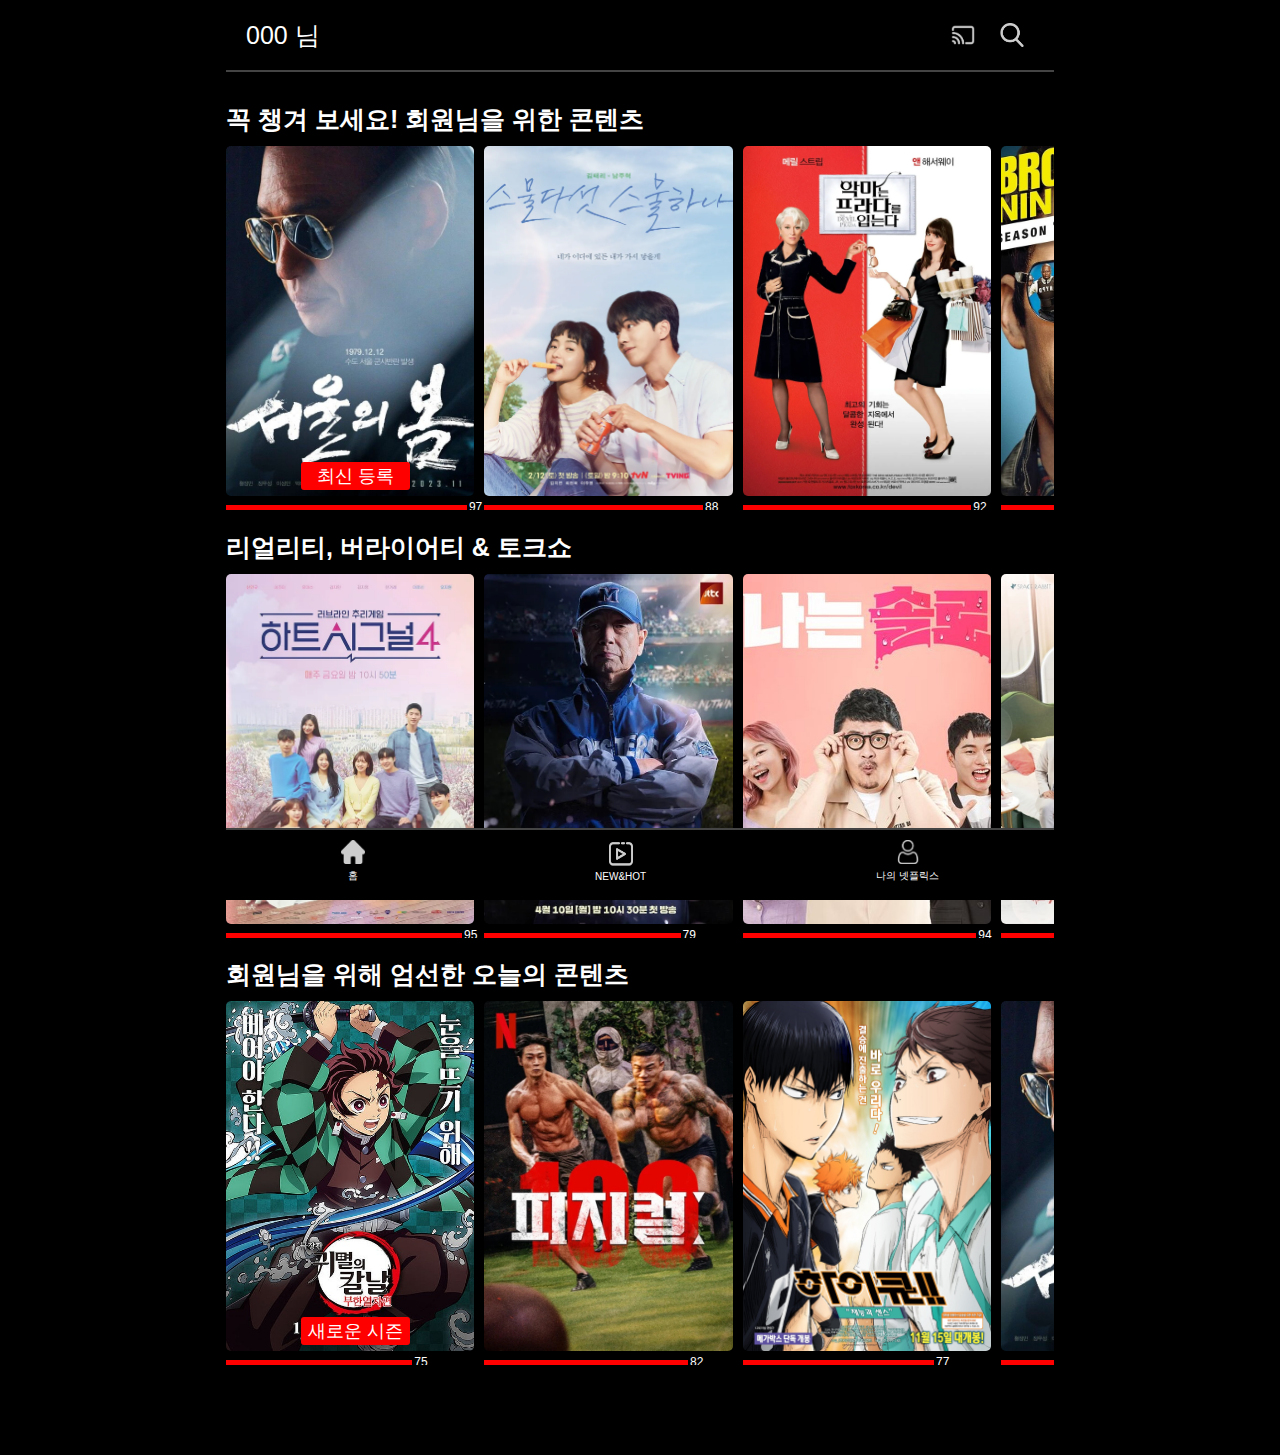
==== main.html @ 9b017157 "initial commit" ====
<!DOCTYPE html>
<html lang="ko">
  <head>
    <meta charset="UTF-8" />
    <meta name="viewport" content="width=device-width, initial-scale=1.0" />
    <title>HCI 메인 페이지</title>
    <link rel="stylesheet" href="styles/main.css" />
  </head>
  <body>
    <div class="container">
      <header>
        <div class="header-content">
          <span class="user-name">000 님</span>
          <div class="header-icons">
            <img src="img/connect.png" alt="Search" class="icon" />
            <img src="img/search.png" alt="User" class="icon" />
          </div>
        </div>
      </header>
      <main>
        <section class="section">
          <h2>꼭 챙겨 보세요! 회원님을 위한 콘텐츠</h2>
          <div class="content-row">
            <div class="content-item" onclick="location.href='./index.html';">
              <img src="img/main_img1.jpg" alt="Content 1" />
              <span class="badge">최신 등록</span>
              <div class="rating-bar" data-rating="97" style="width: 97%"></div>
            </div>
            <div class="content-item">
              <img src="img/main_img2.jpg" alt="Content 2" />
              <div class="rating-bar" data-rating="88" style="width: 88%"></div>
            </div>
            <div class="content-item">
              <img src="img/main_img3.jpg" alt="Content 3" />
              <div class="rating-bar" data-rating="92" style="width: 92%"></div>
            </div>
            <div class="content-item">
              <img src="img/main_img4.jpg" alt="Content 4" />
              <div class="rating-bar" data-rating="90" style="width: 90%"></div>
            </div>
            <div class="content-item">
              <img src="img/main_img13.jpg" alt="Content 13" />
              <div class="rating-bar" data-rating="98" style="width: 98%"></div>
            </div>
          </div>
        </section>
        <section class="section">
          <h2>리얼리티, 버라이어티 & 토크쇼</h2>
          <div class="content-row">
            <div class="content-item">
              <img src="img/main_img5.jpg" alt="Content 5" />
              <div class="rating-bar" data-rating="95" style="width: 95%"></div>
            </div>
            <div class="content-item">
              <img src="img/main_img6.jpg" alt="Content 6" />
              <div class="rating-bar" data-rating="79" style="width: 79%"></div>
            </div>
            <div class="content-item">
              <img src="img/main_img7.jpg" alt="Content 7" />
              <div class="rating-bar" data-rating="94" style="width: 94%"></div>
            </div>
            <div class="content-item">
              <img src="img/main_img8.jpg" alt="Content 8" />
              <div class="rating-bar" data-rating="93" style="width: 93%"></div>
            </div>
            <div class="content-item">
              <img src="img/main_img14.jpg" alt="Content 14" />
              <div class="rating-bar" data-rating="91" style="width: 91%"></div>
            </div>
          </div>
        </section>
        <section class="section">
          <h2>회원님을 위해 엄선한 오늘의 콘텐츠</h2>
          <div class="content-row">
            <div class="content-item">
              <img src="img/main_img9.jpg" alt="Content 9" />
              <span class="badge">새로운 시즌</span>
              <div class="rating-bar" data-rating="75" style="width: 75%"></div>
            </div>
            <div class="content-item">
              <img src="img/main_img10.jpg" alt="Content 10" />
              <div class="rating-bar" data-rating="82" style="width: 82%"></div>
            </div>
            <div class="content-item">
              <img src="img/main_img11.jpg" alt="Content 11" />
              <div class="rating-bar" data-rating="77" style="width: 77%"></div>
            </div>
            <div class="content-item">
              <img src="img/main_img12.jpg" alt="Content 12" />
              <span class="badge">최신 등록</span>
              <div class="rating-bar" data-rating="97" style="width: 97%"></div>
            </div>
            <div class="content-item">
              <img src="img/main_img15.jpg" alt="Content 15" />
              <div class="rating-bar" data-rating="97" style="width: 97%"></div>
            </div>
          </div>
        </section>
      </main>
      <footer>
        <div class="footer-content">
          <nav>
            <a>
              <img src="img/home.png" alt="Home" class="icon" />
              <span>홈</span>
            </a>
            <a>
              <img src="img/play.png" alt="New & Hot" class="icon" />
              <span>NEW&HOT</span>
            </a>
            <a>
              <img src="img/user.png" alt="My List" class="icon" />
              <span>나의 넷플릭스</span>
            </a>
          </nav>
        </div>
      </footer>
    </div>
  </body>
</html>
---- styles/main.css ----
body {
  margin: 0;
  font-family: Arial, sans-serif;
  background-color: #000;
  color: #fff;
}

.container {
  max-width: 828px;
  margin: 0 auto;
  padding-bottom: 60px;
}

header {
  display: flex;
  justify-content: space-between;
  align-items: center;
  padding: 10px 0;
  border-bottom: 2px solid #444;
  height: 50px;
}

.header-content {
  display: flex;
  justify-content: space-between;
  align-items: center;
  width: 100%;
}

.user-name {
  margin-left: 20px;
  font-size: 25px;
}

.header-icons {
  display: flex;
  gap: 25px;
  margin-right: 30px;
}

.icon {
  width: 24px;
  height: 24px;
  fill: #fff;
}

main {
  padding: 10px 0;
}

.section {
  margin-bottom: 20px;
}

.section h2 {
  font-size: 25px;
  margin-bottom: 10px;
}

.content-row {
  display: flex;
  gap: 10px;
  overflow-x: auto;
  scrollbar-width: none;
  flex-wrap: nowrap;
}

.content-item {
  position: relative;
  flex: 0 0 30%;
  cursor: pointer;
}

.content-item img {
  width: 100%;
  border-radius: 5px;
  height: 350px;
}

.badge {
  position: absolute;
  bottom: 20px;
  left: 30%;
  background-color: red;
  padding: 2px 5px;
  font-size: 18px;
  width: 40%;
  border-radius: 3px;
  text-align: center;
}

.rating-bar {
  position: relative;
  background-color: red;
  height: 5px;
  margin-top: 5px;
}

.rating-bar::after {
  content: attr(data-rating);
  position: absolute;
  left: 100%;
  top: -5px;
  margin-left: 2px;
  font-size: 12px;
  color: #fff;
}

footer {
  display: flex;
  justify-content: center;
  align-items: center;
}

.footer-content {
  width: 828px;
  position: fixed;
  bottom: 0;
  background-color: #000;
  color: #fff;
  border-top: 2px solid #444;
  height: 50px;
  padding: 10px 0;
  left: 50%;
  transform: translateX(-50%);
}

footer nav {
  display: flex;
  justify-content: space-around;
  width: 100%;
}

footer a {
  text-decoration: none;
  font-size: 16px;
  display: flex;
  flex-direction: column;
  justify-content: center;
  align-items: center;
}

footer a span {
  margin-top: 5px;
  font-size: 10px;
  margin-bottom: 10px;
}

footer .icon {
  width: 24px;
  height: 24px;
}
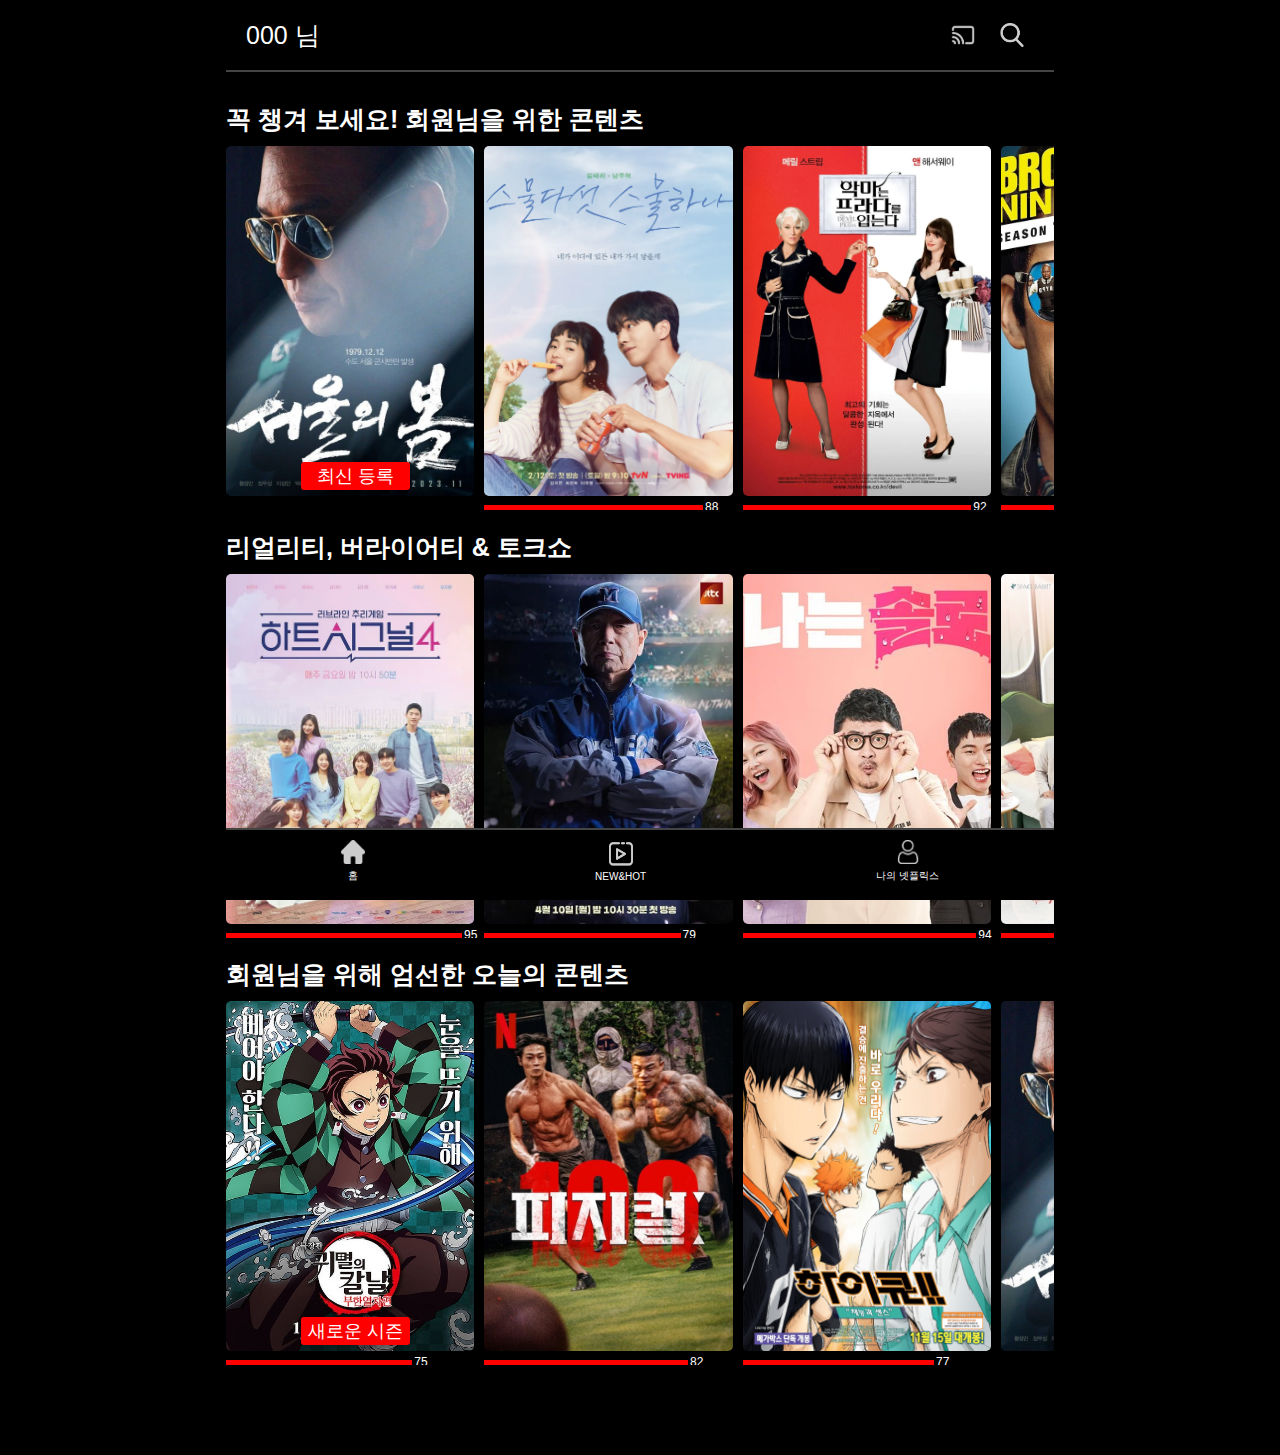
==== commit a911c26f: "main revised" ====
--- a/main.html
+++ b/main.html
@@ -1,120 +1,118 @@
-<!DOCTYPE html>
-<html lang="ko">
-  <head>
-    <meta charset="UTF-8" />
-    <meta name="viewport" content="width=device-width, initial-scale=1.0" />
-    <title>HCI 메인 페이지</title>
-    <link rel="stylesheet" href="styles/main.css" />
-  </head>
-  <body>
-    <div class="container">
-      <header>
-        <div class="header-content">
-          <span class="user-name">000 님</span>
-          <div class="header-icons">
-            <img src="img/connect.png" alt="Search" class="icon" />
-            <img src="img/search.png" alt="User" class="icon" />
-          </div>
-        </div>
-      </header>
-      <main>
-        <section class="section">
-          <h2>꼭 챙겨 보세요! 회원님을 위한 콘텐츠</h2>
-          <div class="content-row">
-            <div class="content-item" onclick="location.href='./index.html';">
-              <img src="img/main_img1.jpg" alt="Content 1" />
-              <span class="badge">최신 등록</span>
-              <div class="rating-bar" data-rating="97" style="width: 97%"></div>
-            </div>
-            <div class="content-item">
-              <img src="img/main_img2.jpg" alt="Content 2" />
-              <div class="rating-bar" data-rating="88" style="width: 88%"></div>
-            </div>
-            <div class="content-item">
-              <img src="img/main_img3.jpg" alt="Content 3" />
-              <div class="rating-bar" data-rating="92" style="width: 92%"></div>
-            </div>
-            <div class="content-item">
-              <img src="img/main_img4.jpg" alt="Content 4" />
-              <div class="rating-bar" data-rating="90" style="width: 90%"></div>
-            </div>
-            <div class="content-item">
-              <img src="img/main_img13.jpg" alt="Content 13" />
-              <div class="rating-bar" data-rating="98" style="width: 98%"></div>
-            </div>
-          </div>
-        </section>
-        <section class="section">
-          <h2>리얼리티, 버라이어티 & 토크쇼</h2>
-          <div class="content-row">
-            <div class="content-item">
-              <img src="img/main_img5.jpg" alt="Content 5" />
-              <div class="rating-bar" data-rating="95" style="width: 95%"></div>
-            </div>
-            <div class="content-item">
-              <img src="img/main_img6.jpg" alt="Content 6" />
-              <div class="rating-bar" data-rating="79" style="width: 79%"></div>
-            </div>
-            <div class="content-item">
-              <img src="img/main_img7.jpg" alt="Content 7" />
-              <div class="rating-bar" data-rating="94" style="width: 94%"></div>
-            </div>
-            <div class="content-item">
-              <img src="img/main_img8.jpg" alt="Content 8" />
-              <div class="rating-bar" data-rating="93" style="width: 93%"></div>
-            </div>
-            <div class="content-item">
-              <img src="img/main_img14.jpg" alt="Content 14" />
-              <div class="rating-bar" data-rating="91" style="width: 91%"></div>
-            </div>
-          </div>
-        </section>
-        <section class="section">
-          <h2>회원님을 위해 엄선한 오늘의 콘텐츠</h2>
-          <div class="content-row">
-            <div class="content-item">
-              <img src="img/main_img9.jpg" alt="Content 9" />
-              <span class="badge">새로운 시즌</span>
-              <div class="rating-bar" data-rating="75" style="width: 75%"></div>
-            </div>
-            <div class="content-item">
-              <img src="img/main_img10.jpg" alt="Content 10" />
-              <div class="rating-bar" data-rating="82" style="width: 82%"></div>
-            </div>
-            <div class="content-item">
-              <img src="img/main_img11.jpg" alt="Content 11" />
-              <div class="rating-bar" data-rating="77" style="width: 77%"></div>
-            </div>
-            <div class="content-item">
-              <img src="img/main_img12.jpg" alt="Content 12" />
-              <span class="badge">최신 등록</span>
-              <div class="rating-bar" data-rating="97" style="width: 97%"></div>
-            </div>
-            <div class="content-item">
-              <img src="img/main_img15.jpg" alt="Content 15" />
-              <div class="rating-bar" data-rating="97" style="width: 97%"></div>
-            </div>
-          </div>
-        </section>
-      </main>
-      <footer>
-        <div class="footer-content">
-          <nav>
-            <a>
-              <img src="img/home.png" alt="Home" class="icon" />
-              <span>홈</span>
-            </a>
-            <a>
-              <img src="img/play.png" alt="New & Hot" class="icon" />
-              <span>NEW&HOT</span>
-            </a>
-            <a>
-              <img src="img/user.png" alt="My List" class="icon" />
-              <span>나의 넷플릭스</span>
-            </a>
-          </nav>
-        </div>
-      </footer>
-    </div>
-  </body>
-</html>
+<!DOCTYPE html>
+<html lang="ko">
+  <head>
+    <meta charset="UTF-8" />
+    <meta name="viewport" content="width=device-width, initial-scale=1.0" />
+    <title>HCI 메인 페이지</title>
+    <link rel="stylesheet" href="styles/main.css" />
+  </head>
+  <body>
+    <div class="container">
+      <header>
+        <div class="header-content">
+          <span class="user-name">000 님</span>
+          <div class="header-icons">
+            <img src="img/connect.png" alt="Search" class="icon" />
+            <img src="img/search.png" alt="User" class="icon" />
+          </div>
+        </div>
+      </header>
+      <main>
+        <section class="section">
+          <h2>꼭 챙겨 보세요! 회원님을 위한 콘텐츠</h2>
+          <div class="content-row">
+            <div class="content-item" onclick="location.href='./index.html';">
+              <img src="img/main_img1.jpg" alt="Content 1" />
+              <span class="badge">최신 등록</span>
+            </div>
+            <div class="content-item">
+              <img src="img/main_img2.jpg" alt="Content 2" />
+              <div class="rating-bar" data-rating="88" style="width: 88%"></div>
+            </div>
+            <div class="content-item">
+              <img src="img/main_img3.jpg" alt="Content 3" />
+              <div class="rating-bar" data-rating="92" style="width: 92%"></div>
+            </div>
+            <div class="content-item">
+              <img src="img/main_img4.jpg" alt="Content 4" />
+              <div class="rating-bar" data-rating="90" style="width: 90%"></div>
+            </div>
+            <div class="content-item">
+              <img src="img/main_img13.jpg" alt="Content 13" />
+              <div class="rating-bar" data-rating="98" style="width: 98%"></div>
+            </div>
+          </div>
+        </section>
+        <section class="section">
+          <h2>리얼리티, 버라이어티 & 토크쇼</h2>
+          <div class="content-row">
+            <div class="content-item">
+              <img src="img/main_img5.jpg" alt="Content 5" />
+              <div class="rating-bar" data-rating="95" style="width: 95%"></div>
+            </div>
+            <div class="content-item">
+              <img src="img/main_img6.jpg" alt="Content 6" />
+              <div class="rating-bar" data-rating="79" style="width: 79%"></div>
+            </div>
+            <div class="content-item">
+              <img src="img/main_img7.jpg" alt="Content 7" />
+              <div class="rating-bar" data-rating="94" style="width: 94%"></div>
+            </div>
+            <div class="content-item">
+              <img src="img/main_img8.jpg" alt="Content 8" />
+              <div class="rating-bar" data-rating="93" style="width: 93%"></div>
+            </div>
+            <div class="content-item">
+              <img src="img/main_img14.jpg" alt="Content 14" />
+              <div class="rating-bar" data-rating="91" style="width: 91%"></div>
+            </div>
+          </div>
+        </section>
+        <section class="section">
+          <h2>회원님을 위해 엄선한 오늘의 콘텐츠</h2>
+          <div class="content-row">
+            <div class="content-item">
+              <img src="img/main_img9.jpg" alt="Content 9" />
+              <span class="badge">새로운 시즌</span>
+              <div class="rating-bar" data-rating="75" style="width: 75%"></div>
+            </div>
+            <div class="content-item">
+              <img src="img/main_img10.jpg" alt="Content 10" />
+              <div class="rating-bar" data-rating="82" style="width: 82%"></div>
+            </div>
+            <div class="content-item">
+              <img src="img/main_img11.jpg" alt="Content 11" />
+              <div class="rating-bar" data-rating="77" style="width: 77%"></div>
+            </div>
+            <div class="content-item">
+              <img src="img/main_img12.jpg" alt="Content 12" />
+              <span class="badge">최신 등록</span>
+            </div>
+            <div class="content-item">
+              <img src="img/main_img15.jpg" alt="Content 15" />
+              <div class="rating-bar" data-rating="97" style="width: 97%"></div>
+            </div>
+          </div>
+        </section>
+      </main>
+      <footer>
+        <div class="footer-content">
+          <nav>
+            <a>
+              <img src="img/home.png" alt="Home" class="icon" />
+              <span>홈</span>
+            </a>
+            <a>
+              <img src="img/play.png" alt="New & Hot" class="icon" />
+              <span>NEW&HOT</span>
+            </a>
+            <a>
+              <img src="img/user.png" alt="My List" class="icon" />
+              <span>나의 넷플릭스</span>
+            </a>
+          </nav>
+        </div>
+      </footer>
+    </div>
+  </body>
+</html>
--- a/styles/main.css
+++ b/styles/main.css
@@ -1,152 +1,152 @@
-body {
-  margin: 0;
-  font-family: Arial, sans-serif;
-  background-color: #000;
-  color: #fff;
-}
-
-.container {
-  max-width: 828px;
-  margin: 0 auto;
-  padding-bottom: 60px;
-}
-
-header {
-  display: flex;
-  justify-content: space-between;
-  align-items: center;
-  padding: 10px 0;
-  border-bottom: 2px solid #444;
-  height: 50px;
-}
-
-.header-content {
-  display: flex;
-  justify-content: space-between;
-  align-items: center;
-  width: 100%;
-}
-
-.user-name {
-  margin-left: 20px;
-  font-size: 25px;
-}
-
-.header-icons {
-  display: flex;
-  gap: 25px;
-  margin-right: 30px;
-}
-
-.icon {
-  width: 24px;
-  height: 24px;
-  fill: #fff;
-}
-
-main {
-  padding: 10px 0;
-}
-
-.section {
-  margin-bottom: 20px;
-}
-
-.section h2 {
-  font-size: 25px;
-  margin-bottom: 10px;
-}
-
-.content-row {
-  display: flex;
-  gap: 10px;
-  overflow-x: auto;
-  scrollbar-width: none;
-  flex-wrap: nowrap;
-}
-
-.content-item {
-  position: relative;
-  flex: 0 0 30%;
-  cursor: pointer;
-}
-
-.content-item img {
-  width: 100%;
-  border-radius: 5px;
-  height: 350px;
-}
-
-.badge {
-  position: absolute;
-  bottom: 20px;
-  left: 30%;
-  background-color: red;
-  padding: 2px 5px;
-  font-size: 18px;
-  width: 40%;
-  border-radius: 3px;
-  text-align: center;
-}
-
-.rating-bar {
-  position: relative;
-  background-color: red;
-  height: 5px;
-  margin-top: 5px;
-}
-
-.rating-bar::after {
-  content: attr(data-rating);
-  position: absolute;
-  left: 100%;
-  top: -5px;
-  margin-left: 2px;
-  font-size: 12px;
-  color: #fff;
-}
-
-footer {
-  display: flex;
-  justify-content: center;
-  align-items: center;
-}
-
-.footer-content {
-  width: 828px;
-  position: fixed;
-  bottom: 0;
-  background-color: #000;
-  color: #fff;
-  border-top: 2px solid #444;
-  height: 50px;
-  padding: 10px 0;
-  left: 50%;
-  transform: translateX(-50%);
-}
-
-footer nav {
-  display: flex;
-  justify-content: space-around;
-  width: 100%;
-}
-
-footer a {
-  text-decoration: none;
-  font-size: 16px;
-  display: flex;
-  flex-direction: column;
-  justify-content: center;
-  align-items: center;
-}
-
-footer a span {
-  margin-top: 5px;
-  font-size: 10px;
-  margin-bottom: 10px;
-}
-
-footer .icon {
-  width: 24px;
-  height: 24px;
-}
+body {
+  margin: 0;
+  font-family: Arial, sans-serif;
+  background-color: #000;
+  color: #fff;
+}
+
+.container {
+  max-width: 828px;
+  margin: 0 auto;
+  padding-bottom: 60px;
+}
+
+header {
+  display: flex;
+  justify-content: space-between;
+  align-items: center;
+  padding: 10px 0;
+  border-bottom: 2px solid #444;
+  height: 50px;
+}
+
+.header-content {
+  display: flex;
+  justify-content: space-between;
+  align-items: center;
+  width: 100%;
+}
+
+.user-name {
+  margin-left: 20px;
+  font-size: 25px;
+}
+
+.header-icons {
+  display: flex;
+  gap: 25px;
+  margin-right: 30px;
+}
+
+.icon {
+  width: 24px;
+  height: 24px;
+  fill: #fff;
+}
+
+main {
+  padding: 10px 0;
+}
+
+.section {
+  margin-bottom: 20px;
+}
+
+.section h2 {
+  font-size: 25px;
+  margin-bottom: 10px;
+}
+
+.content-row {
+  display: flex;
+  gap: 10px;
+  overflow-x: auto;
+  scrollbar-width: none;
+  flex-wrap: nowrap;
+}
+
+.content-item {
+  position: relative;
+  flex: 0 0 30%;
+  cursor: pointer;
+}
+
+.content-item img {
+  width: 100%;
+  border-radius: 5px;
+  height: 350px;
+}
+
+.badge {
+  position: absolute;
+  bottom: 20px;
+  left: 30%;
+  background-color: red;
+  padding: 2px 5px;
+  font-size: 18px;
+  width: 40%;
+  border-radius: 3px;
+  text-align: center;
+}
+
+.rating-bar {
+  position: relative;
+  background-color: red;
+  height: 5px;
+  margin-top: 5px;
+}
+
+.rating-bar::after {
+  content: attr(data-rating);
+  position: absolute;
+  left: 100%;
+  top: -5px;
+  margin-left: 2px;
+  font-size: 12px;
+  color: #fff;
+}
+
+footer {
+  display: flex;
+  justify-content: center;
+  align-items: center;
+}
+
+.footer-content {
+  width: 828px;
+  position: fixed;
+  bottom: 0;
+  background-color: #000;
+  color: #fff;
+  border-top: 2px solid #444;
+  height: 50px;
+  padding: 10px 0;
+  left: 50%;
+  transform: translateX(-50%);
+}
+
+footer nav {
+  display: flex;
+  justify-content: space-around;
+  width: 100%;
+}
+
+footer a {
+  text-decoration: none;
+  font-size: 16px;
+  display: flex;
+  flex-direction: column;
+  justify-content: center;
+  align-items: center;
+}
+
+footer a span {
+  margin-top: 5px;
+  font-size: 10px;
+  margin-bottom: 10px;
+}
+
+footer .icon {
+  width: 24px;
+  height: 24px;
+}
